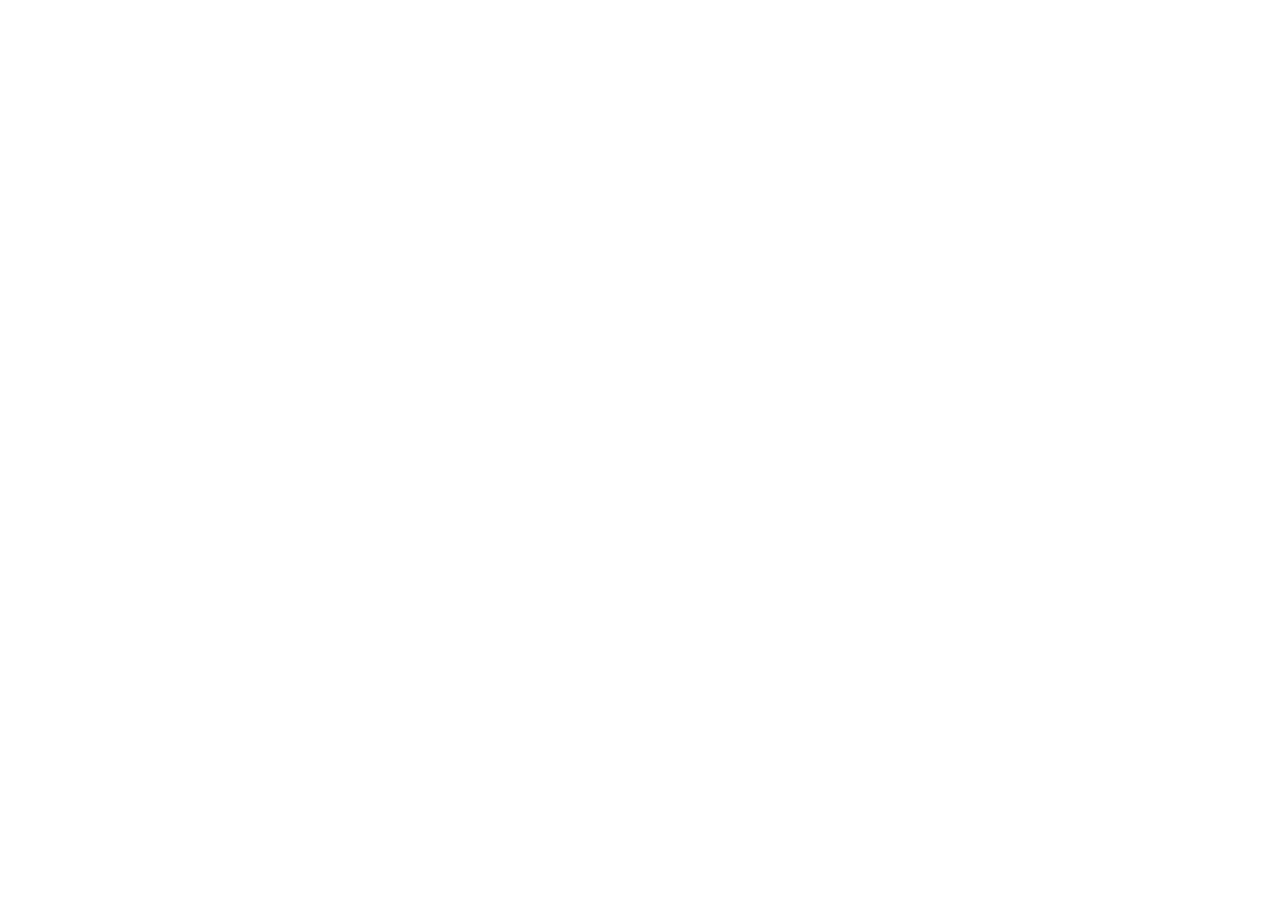
==== index.html @ f8eb4e17 "Iniciando o projeto" ====
<!DOCTYPE html>
<html>
    <head>
        <meta charset="UTF-8">
        <meta name="viewport" content="width=device-width, initia-scale=1.0">
        <title>Decodificador</title>
    </head>
    <body>
        
    </body>
</html>
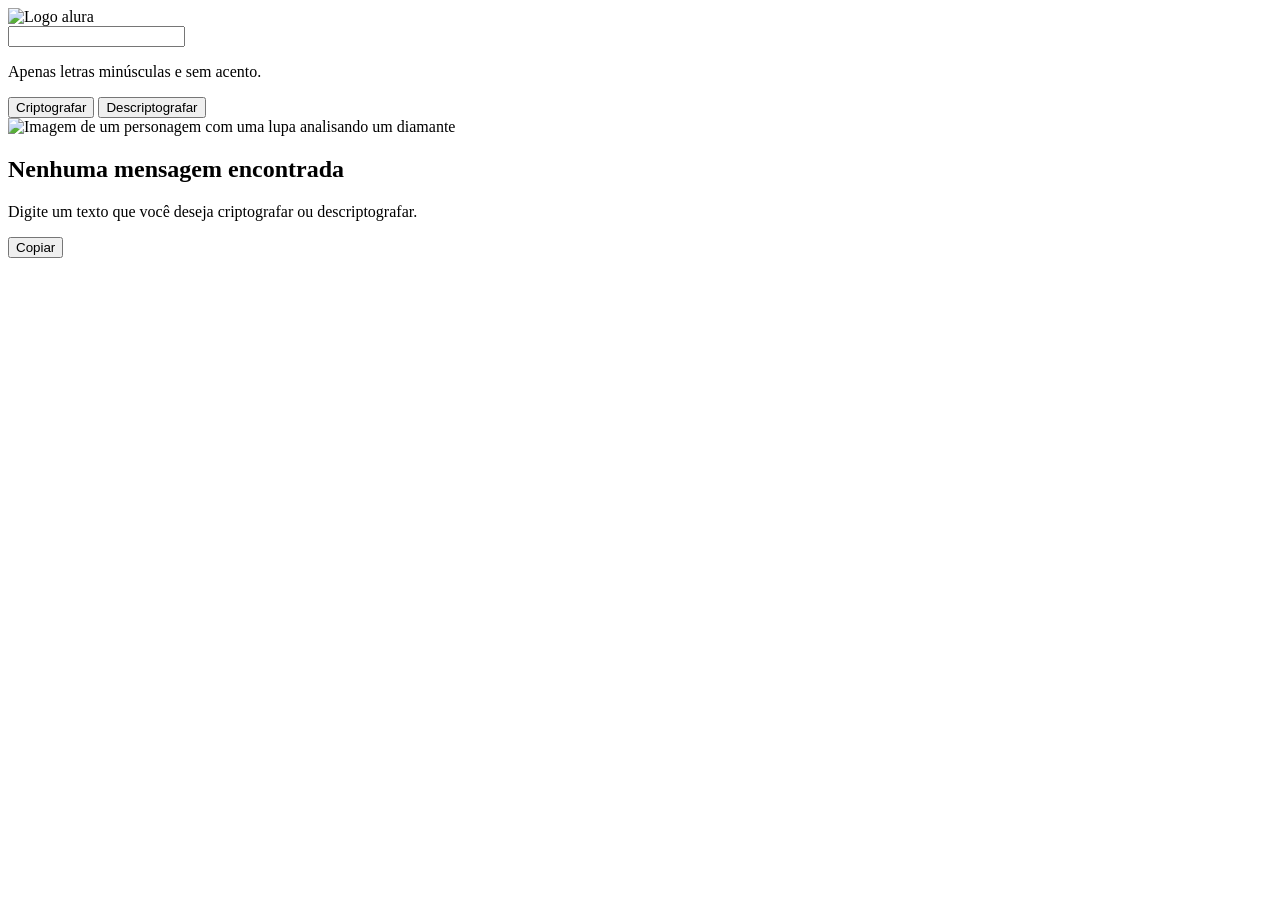
==== commit 270ee733: "Assets do projeto" ====
--- a/index.html
+++ b/index.html
@@ -6,6 +6,22 @@
         <title>Decodificador</title>
     </head>
     <body>
-        
+        <img src="Vector.svg" alt="Logo alura">
+        <main>
+            <section class="campo-busca">
+                <input type="textArea">
+            </section>
+            <section class="botoes">
+                <p>Apenas letras minúsculas e sem acento.</p>
+                <button class="btn-criptografar">Criptografar</button>
+                <button>Descriptografar</button>
+            </section>
+            <section class="campo-resultado">
+                <img src="high-quality-products-1-1.svg" alt="Imagem de um personagem com uma lupa analisando um diamante">
+                <h2>Nenhuma mensagem encontrada</h2>
+                <p>Digite um texto que você deseja criptografar ou descriptografar.</p>
+                <button>Copiar</button>
+            </section>
+        </main>
     </body>
 </html>
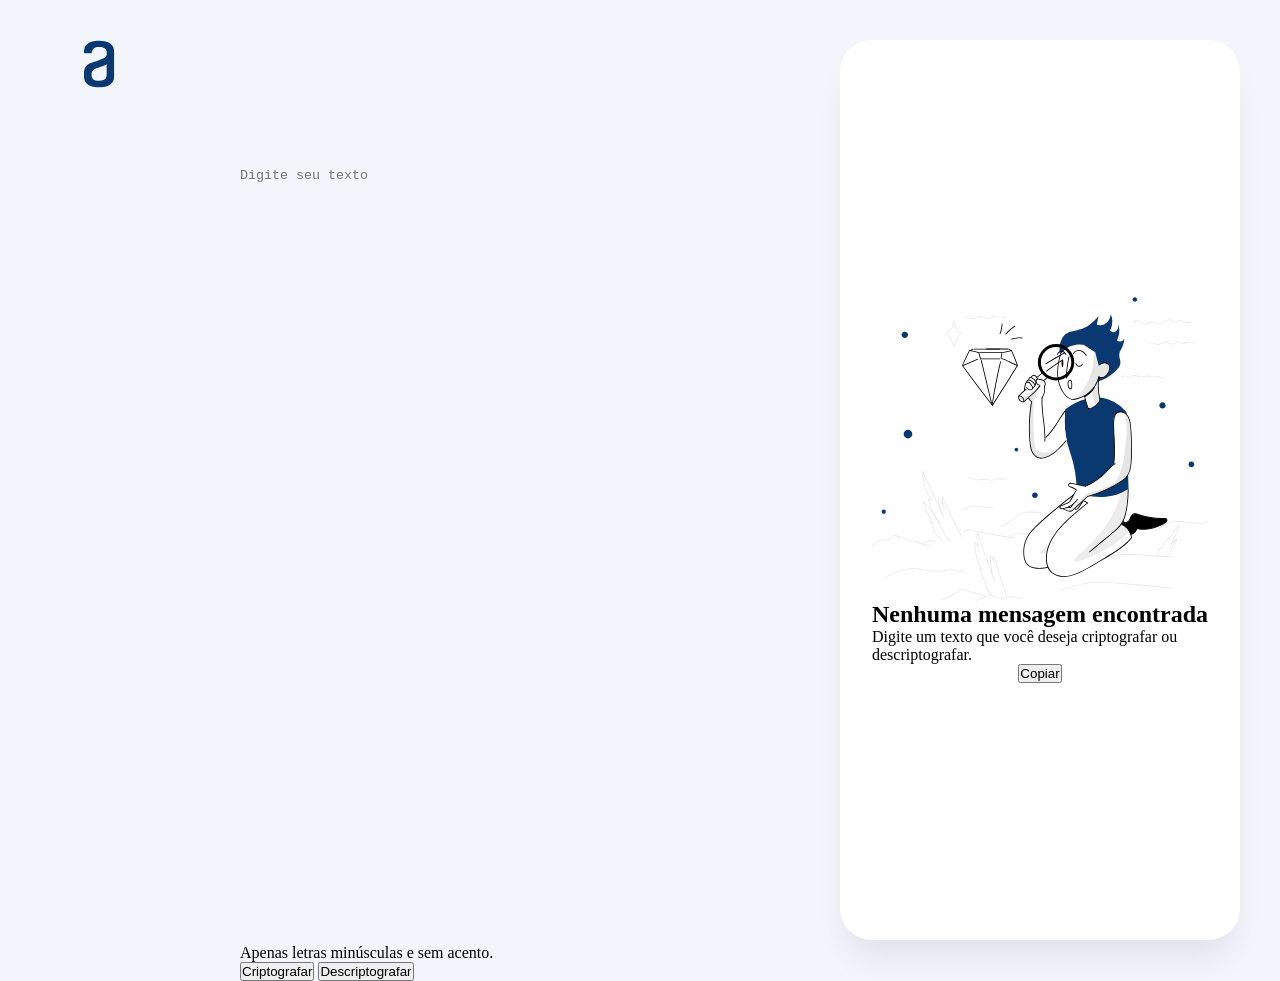
==== commit 807319ef: "Estilos da página" ====
--- a/index.html
+++ b/index.html
@@ -1,23 +1,27 @@
 <!DOCTYPE html>
-<html>
+<html lang="pt-BR">
     <head>
         <meta charset="UTF-8">
-        <meta name="viewport" content="width=device-width, initia-scale=1.0">
+        <meta name="viewport" content="width=device-width, initial-scale=1.0">
+        <link rel="stylesheet" href="style.css">
+        <link rel="preconnect" href="https://fonts.googleapis.com">
+        <link rel="preconnect" href="https://fonts.gstatic.com" crossorigin>
+        <link href="https://fonts.googleapis.com/css2?family=Inter&display=swap" rel="stylesheet">
         <title>Decodificador</title>
     </head>
     <body>
-        <img src="Vector.svg" alt="Logo alura">
+        <img src="./assets/Vector.svg" alt="Logo alura">
         <main>
             <section class="campo-busca">
-                <input type="textArea">
-            </section>
-            <section class="botoes">
-                <p>Apenas letras minúsculas e sem acento.</p>
-                <button class="btn-criptografar">Criptografar</button>
-                <button>Descriptografar</button>
+                <textarea name="campo-busca" id="campo-busca" placeholder="Digite seu texto"></textarea>
+                <div class="botoes">
+                    <p>Apenas letras minúsculas e sem acento.</p>
+                    <button class="btn-criptografar">Criptografar</button>
+                    <button>Descriptografar</button>
+                </div>
             </section>
             <section class="campo-resultado">
-                <img src="high-quality-products-1-1.svg" alt="Imagem de um personagem com uma lupa analisando um diamante">
+                <img src="./assets/high-quality-products-1-1.svg" alt="Imagem de um personagem com uma lupa analisando um diamante">
                 <h2>Nenhuma mensagem encontrada</h2>
                 <p>Digite um texto que você deseja criptografar ou descriptografar.</p>
                 <button>Copiar</button>
--- a/style.css
+++ b/style.css
@@ -0,0 +1,61 @@
+* {
+    padding: 0;
+    box-sizing: border-box;
+    margin: 0;
+}
+
+body {
+    background-color: #F3F5FC;
+    min-height: 100vh;
+}
+main {
+    margin: 40px 40px 40px 240px;
+    height: 100vmin;
+    display: flex;
+}
+
+
+body > img {
+    width: 31.09px;
+    height: 48px;
+    top: 40px;
+    left: 84px;
+    position: absolute;
+}
+
+
+.campo-busca{
+    margin: 128px 80px 0 0;
+    width: 100%;
+}
+.campo-resultado{
+    width: 400px;
+    background-color: white;
+    border-radius: 32px;
+    padding: 32px;
+    box-shadow: 0px 24px 32px -8px rgba(0, 0, 0, 0.08);
+
+    display: flex;
+    flex-direction: column;
+    align-items: center;
+    justify-content: center;
+}
+
+.campo-busca > textarea {
+    border: hidden;
+    background: none;
+    height: 100%;
+    width: 100%;
+    resize: none;
+}
+.campo-busca > div
+
+.campo-busca > textarea::placeholder {
+    font-family: 'Inter';
+    font-size: 32px;
+    font-weight: 400;
+    line-height: 48px;
+    text-align: left;
+
+    color: #0A3871;
+}
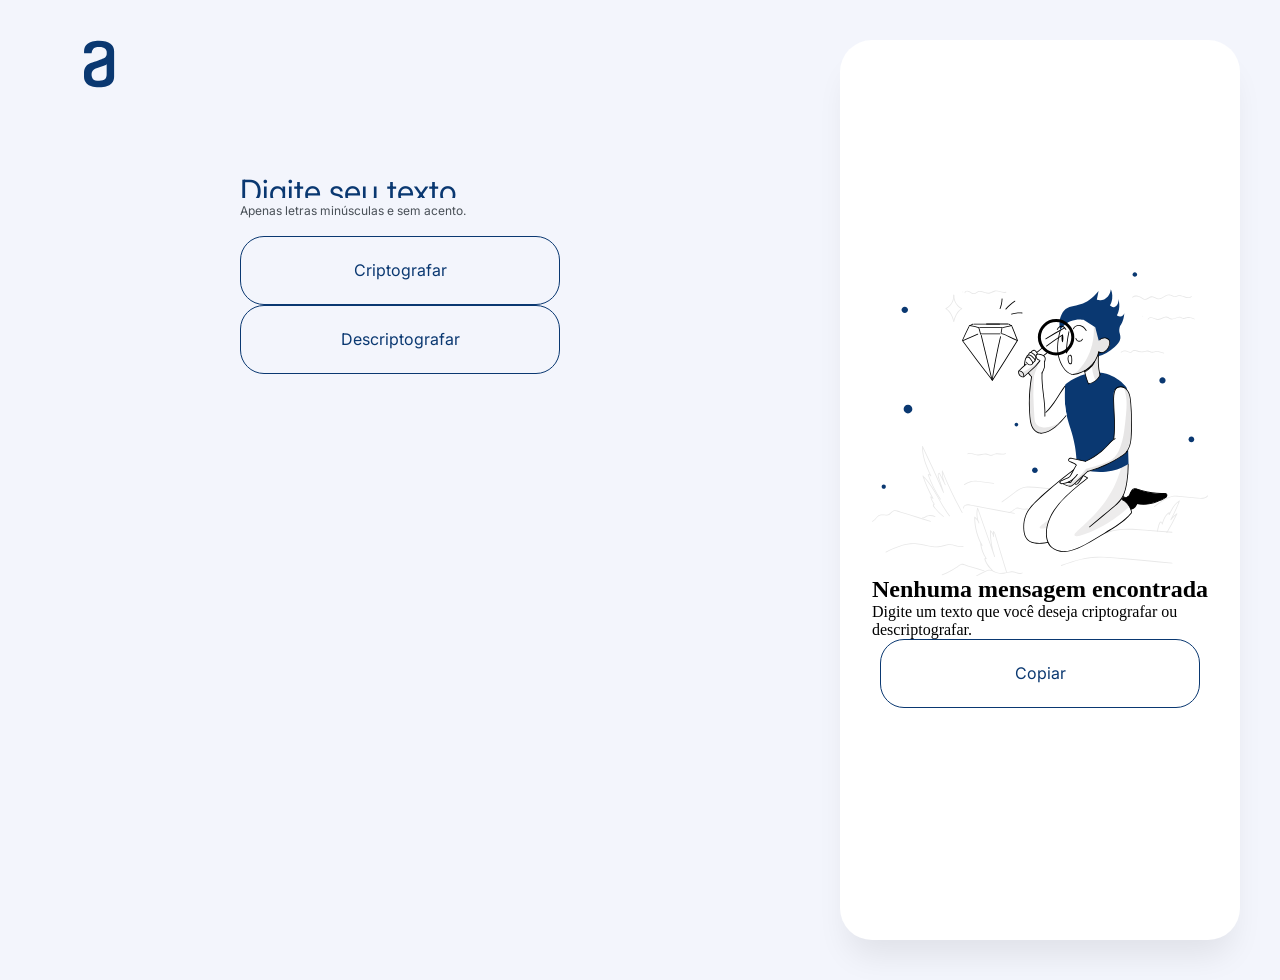
==== commit 6d8ca3b7: "Editando o estilo" ====
--- a/index.html
+++ b/index.html
@@ -14,17 +14,17 @@
         <main>
             <section class="campo-busca">
                 <textarea name="campo-busca" id="campo-busca" placeholder="Digite seu texto"></textarea>
-                <div class="botoes">
+                <div>
                     <p>Apenas letras minúsculas e sem acento.</p>
-                    <button class="btn-criptografar">Criptografar</button>
-                    <button>Descriptografar</button>
+                    <button class="btn-criptografar botao">Criptografar</button>
+                    <button class="botao">Descriptografar</button>
                 </div>
             </section>
             <section class="campo-resultado">
                 <img src="./assets/high-quality-products-1-1.svg" alt="Imagem de um personagem com uma lupa analisando um diamante">
                 <h2>Nenhuma mensagem encontrada</h2>
                 <p>Digite um texto que você deseja criptografar ou descriptografar.</p>
-                <button>Copiar</button>
+                <button class="botao">Copiar</button>
             </section>
         </main>
     </body>
--- a/style.css
+++ b/style.css
@@ -40,15 +40,40 @@
     align-items: center;
     justify-content: center;
 }
+.botao{
+    padding: 24px;
+    width: 320px;
+    background: none;
+    border: 1px solid #0A3871;
+    border-radius: 24px;
+
+    font-family: 'Inter';
+    font-weight: 400;
+    font-size: 16px;
+    line-height: 19px;
+    text-align: center;
+    color: #0A3871;
+}
 
 .campo-busca > textarea {
     border: hidden;
     background: none;
-    height: 100%;
     width: 100%;
     resize: none;
 }
-.campo-busca > div
+
+.campo-busca > div > button{
+    margin-right: 24px;
+}
+.campo-busca > div > p{
+    font-family: 'Inter';
+    font-weight: 400;
+    font-size: 12px;
+    line-height: 18px;
+    color: #495057;
+    
+    margin-bottom: 16px;
+}
 
 .campo-busca > textarea::placeholder {
     font-family: 'Inter';
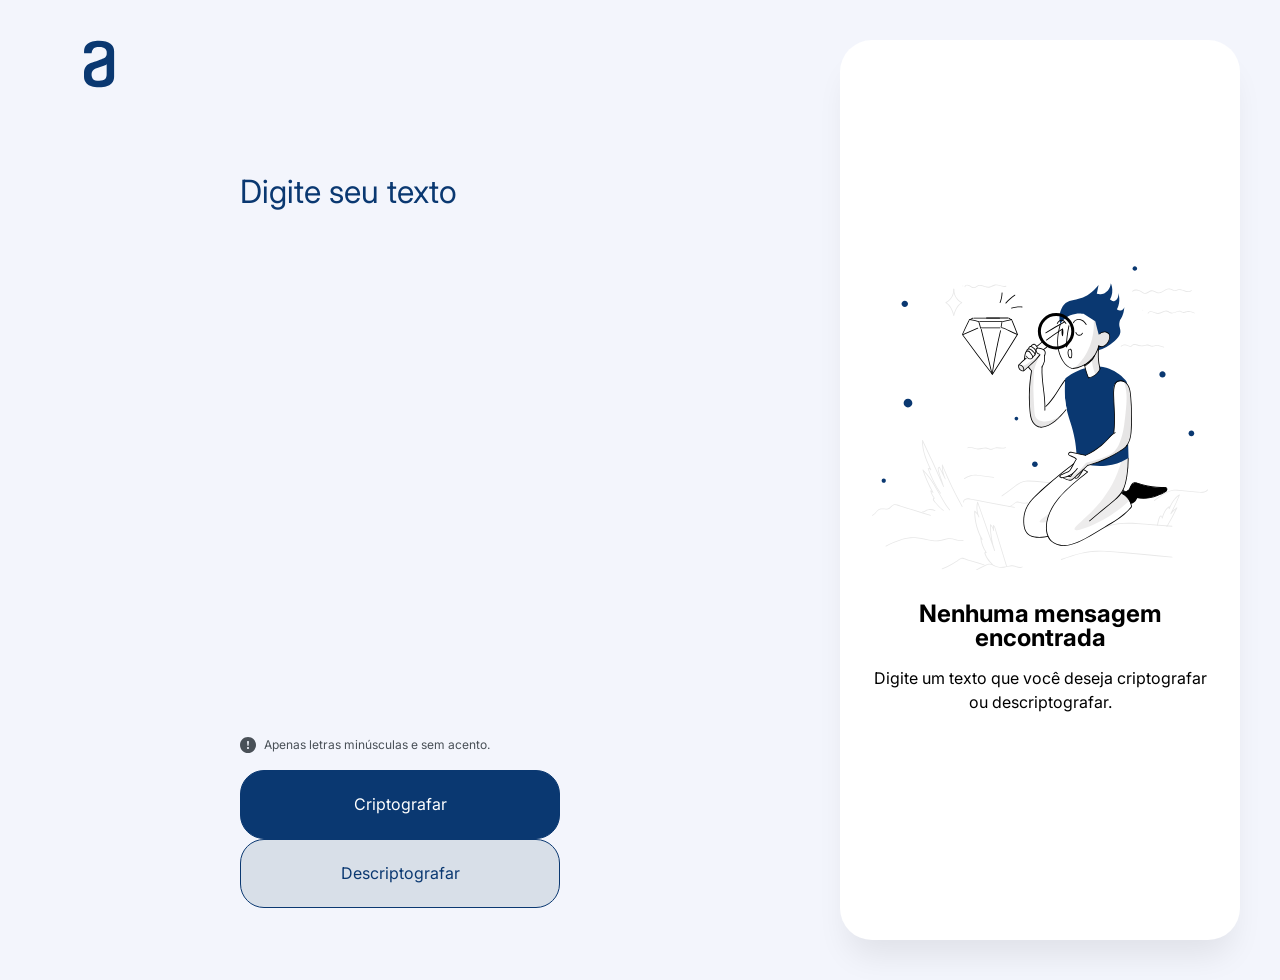
==== commit 914795ca: "Estilização final da página" ====
--- a/index.html
+++ b/index.html
@@ -7,6 +7,7 @@
         <link rel="preconnect" href="https://fonts.googleapis.com">
         <link rel="preconnect" href="https://fonts.gstatic.com" crossorigin>
         <link href="https://fonts.googleapis.com/css2?family=Inter&display=swap" rel="stylesheet">
+        <link href="https://fonts.googleapis.com/css2?family=Inter:wght@700&display=swap" rel="stylesheet">
         <title>Decodificador</title>
     </head>
     <body>
@@ -15,9 +16,12 @@
             <section class="campo-busca">
                 <textarea name="campo-busca" id="campo-busca" placeholder="Digite seu texto"></textarea>
                 <div>
-                    <p>Apenas letras minúsculas e sem acento.</p>
+                    <div class="aviso-caracteres">
+                        <img src="./assets/exclamation.svg" alt="Insira apenas letras minúsculas e sem acento">
+                        <p>Apenas letras minúsculas e sem acento.</p>
+                    </div>
                     <button class="btn-criptografar botao">Criptografar</button>
-                    <button class="botao">Descriptografar</button>
+                    <button class="btn-descriptografar botao">Descriptografar</button>
                 </div>
             </section>
             <section class="campo-resultado">
--- a/style.css
+++ b/style.css
@@ -25,8 +25,11 @@
 
 
 .campo-busca{
-    margin: 128px 80px 0 0;
+    margin: 128px 80px 32px 0;
     width: 100%;
+    display: flex;
+    flex-direction: column;
+    
 }
 .campo-resultado{
     width: 400px;
@@ -37,8 +40,11 @@
 
     display: flex;
     flex-direction: column;
-    align-items: center;
     justify-content: center;
+
+    font-family: 'Inter';
+    line-height: 24px;
+    text-align: center;
 }
 .botao{
     padding: 24px;
@@ -54,26 +60,73 @@
     text-align: center;
     color: #0A3871;
 }
+.aviso-caracteres{
+    display: flex;
+    margin-bottom: 16px;
+
+    font-family: 'Inter';
+    font-weight: 400;
+    font-size: 12px;
+    line-height: 18px;
+    color: #495057;
+}
+
+.campo-busca .btn-criptografar{
+    background-color: #0A3871;
+    color: white;
+}
+.campo-busca .btn-descriptografar{
+    background-color: #D8DFE8;
+}
+.campo-resultado .botao{
+    display: none;
+}
+
+.campo-resultado h2{
+    font-weight: 700;
+    font-size: 24px;
+    margin: 32px 0 16px 0;
+}
+.campo-resultado p{
+    font-weight: 400;
+    font-size: 16px;
+}
+.campo-resultado img{
+    height: 304px;
+    width: 336px;
+}
+
+
+.botao:hover{
+    cursor: pointer;
+}
 
 .campo-busca > textarea {
     border: hidden;
     background: none;
+    height: 100%;
     width: 100%;
     resize: none;
+
+    font-family: 'Inter';
+    font-style: normal;
+    font-weight: 400;
+    font-size: 32px;
+    line-height: 48px;
+    color: #0A3871;
+
+}
+.campo-busca > div{
+    align-self: flex-end;
 }
 
 .campo-busca > div > button{
     margin-right: 24px;
 }
-.campo-busca > div > p{
-    font-family: 'Inter';
-    font-weight: 400;
-    font-size: 12px;
-    line-height: 18px;
-    color: #495057;
-    
-    margin-bottom: 16px;
+.aviso-caracteres > img{
+    margin-right: 8px;
 }
+
 
 .campo-busca > textarea::placeholder {
     font-family: 'Inter';
@@ -83,4 +136,7 @@
     text-align: left;
 
     color: #0A3871;
+}
+.campo-busca > textarea:focus-visible{
+    outline: none;
 }
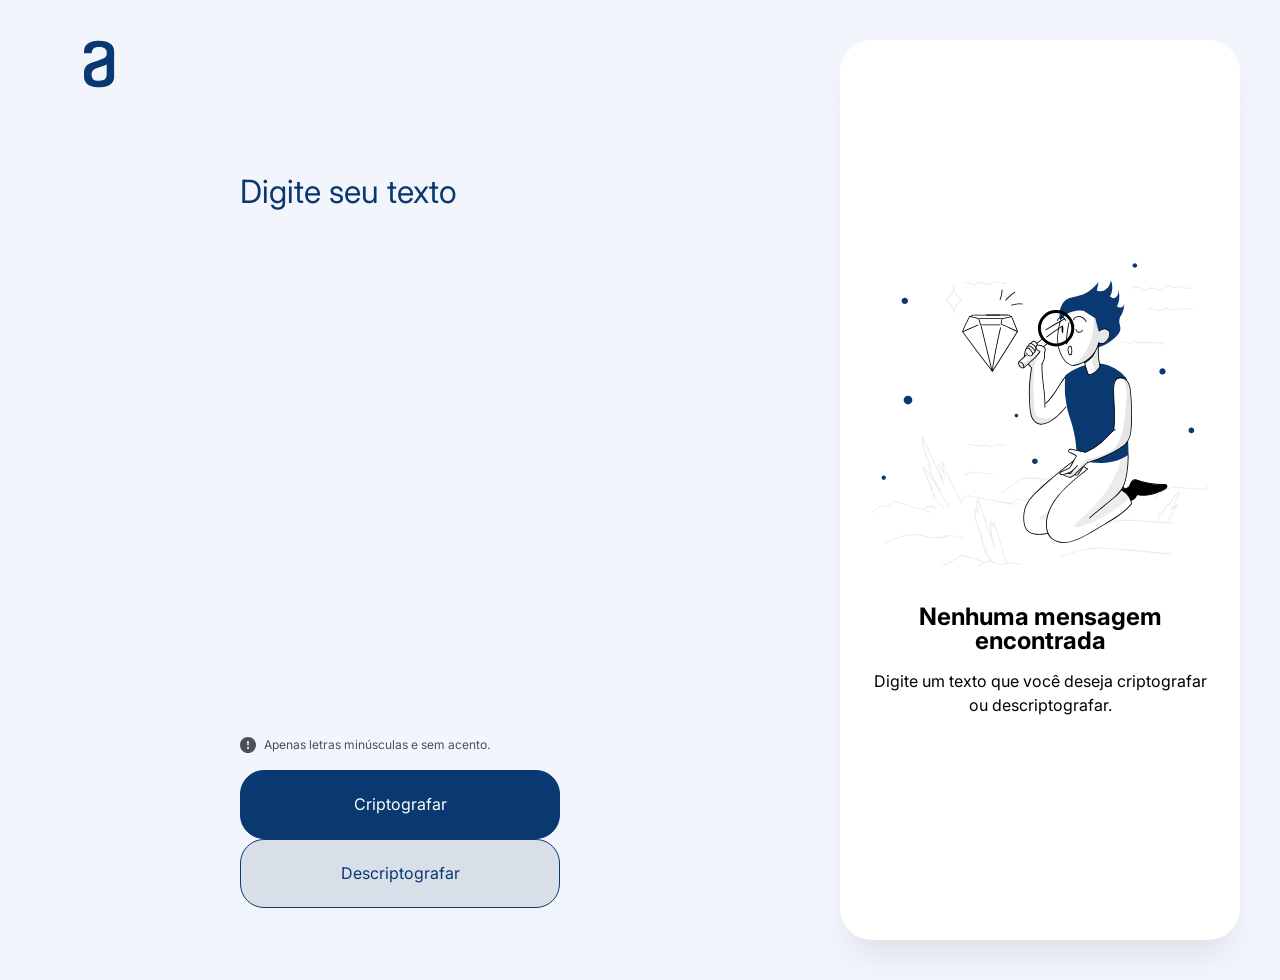
==== commit 3bf6d1a9: "Decodificador de texto" ====
--- a/index.html
+++ b/index.html
@@ -4,6 +4,7 @@
         <meta charset="UTF-8">
         <meta name="viewport" content="width=device-width, initial-scale=1.0">
         <link rel="stylesheet" href="style.css">
+        <script src="decodificador.js" defer></script>
         <link rel="preconnect" href="https://fonts.googleapis.com">
         <link rel="preconnect" href="https://fonts.gstatic.com" crossorigin>
         <link href="https://fonts.googleapis.com/css2?family=Inter&display=swap" rel="stylesheet">
@@ -25,9 +26,14 @@
                 </div>
             </section>
             <section class="campo-resultado">
-                <img src="./assets/high-quality-products-1-1.svg" alt="Imagem de um personagem com uma lupa analisando um diamante">
-                <h2>Nenhuma mensagem encontrada</h2>
-                <p>Digite um texto que você deseja criptografar ou descriptografar.</p>
+                <div class="placeholder-resultado">
+                    <img src="./assets/high-quality-products-1-1.svg" alt="Imagem de um personagem com uma lupa analisando um diamante">
+                    <h2>Nenhuma mensagem encontrada</h2>
+                    <p>Digite um texto que você deseja criptografar ou descriptografar.</p>
+                </div>
+                <div class="texto-resultado">
+                    <p></p>
+                </div>
                 <button class="botao">Copiar</button>
             </section>
         </main>
--- a/style.css
+++ b/style.css
@@ -26,7 +26,6 @@
 
 .campo-busca{
     margin: 128px 80px 32px 0;
-    width: 100%;
     display: flex;
     flex-direction: column;
     
@@ -37,10 +36,10 @@
     border-radius: 32px;
     padding: 32px;
     box-shadow: 0px 24px 32px -8px rgba(0, 0, 0, 0.08);
-
     display: flex;
     flex-direction: column;
     justify-content: center;
+    align-items: center;
 
     font-family: 'Inter';
     line-height: 24px;
@@ -68,6 +67,15 @@
     font-weight: 400;
     font-size: 12px;
     line-height: 18px;
+    color: #495057;
+}
+.texto-resultado{
+    width: 100%;
+    font-family: 'Inter';
+    font-weight: 400;
+    font-size: 24px;
+    line-height: 36px;
+    text-align: left;
     color: #495057;
 }
 
